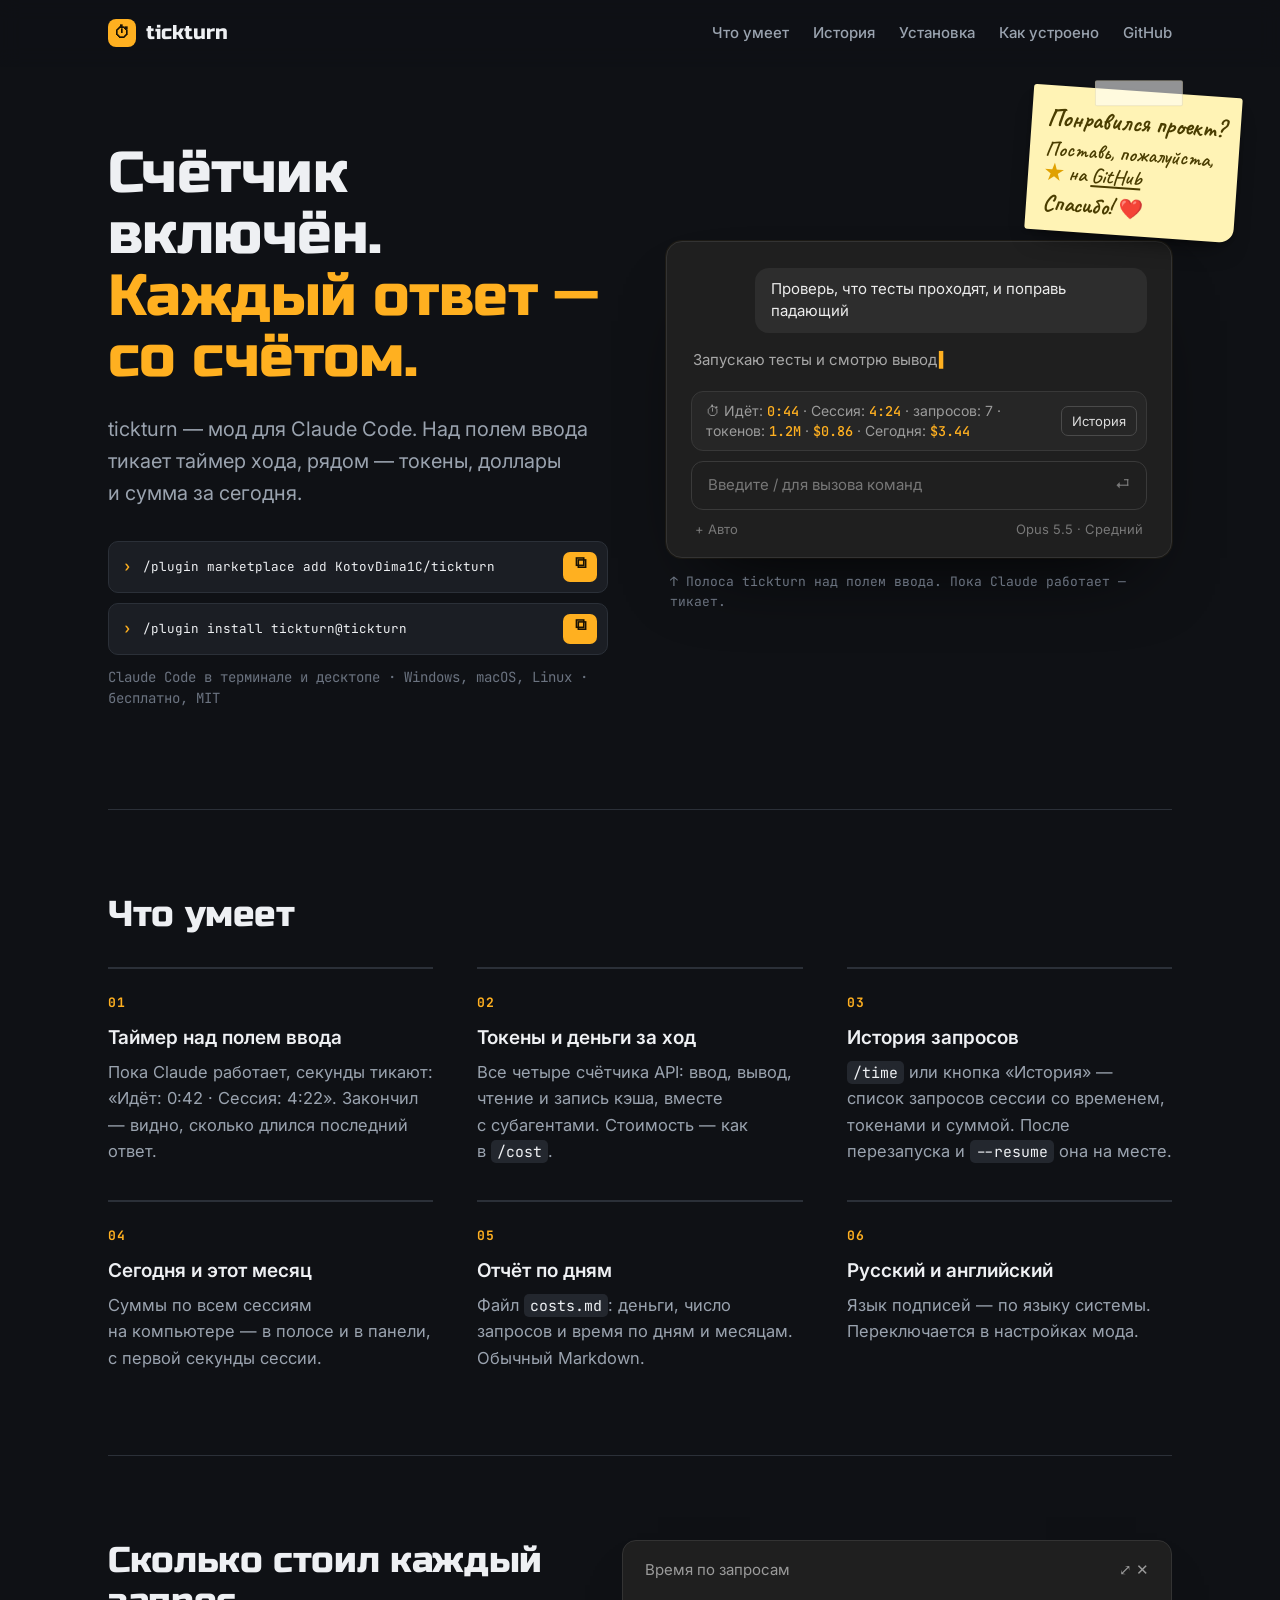
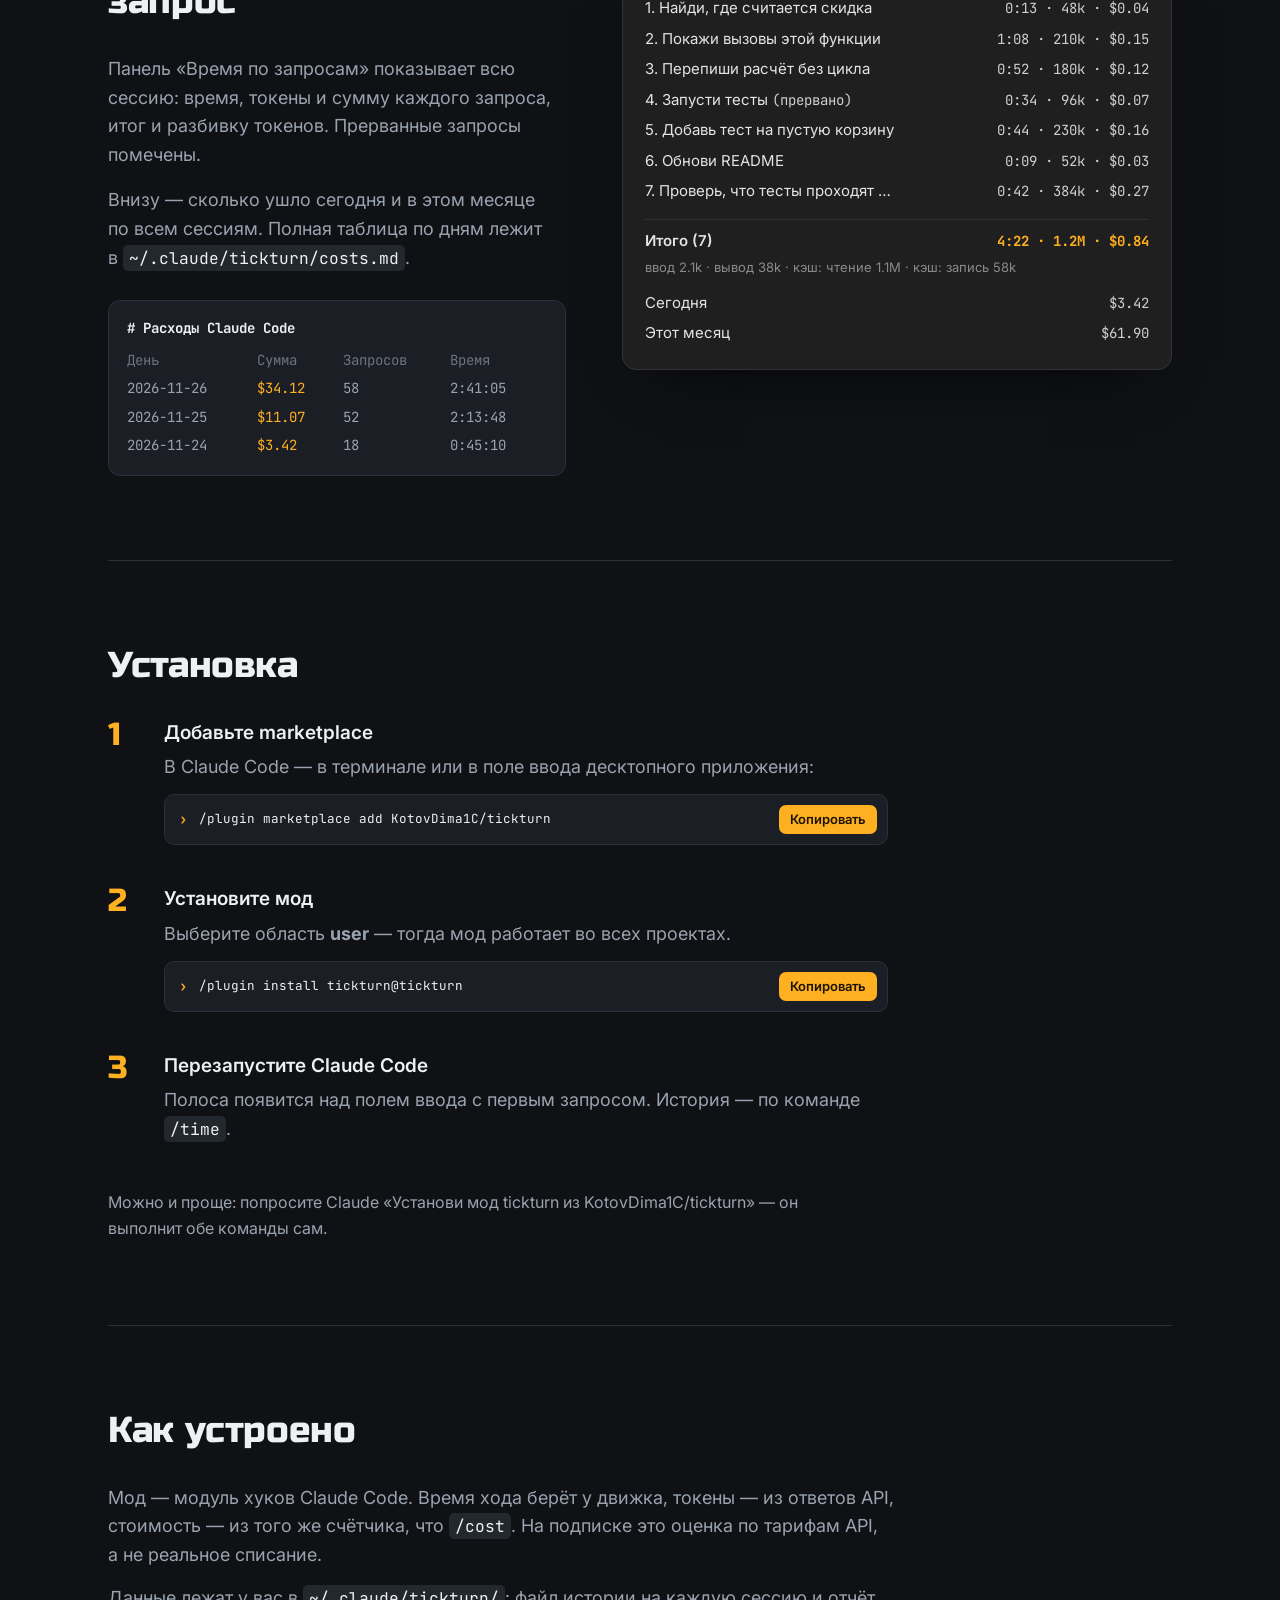
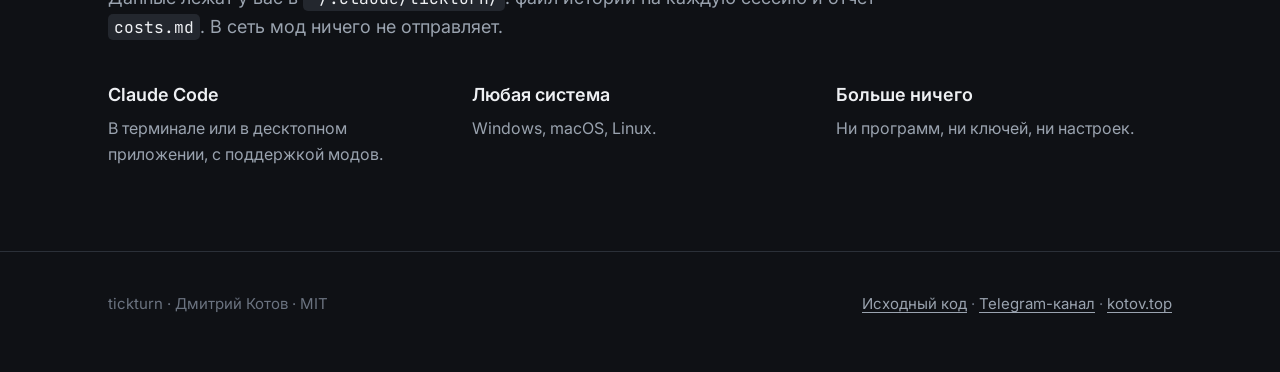
==== docs/index.html @ ff894da5 "Landing page and link preview; repair turns written without an end time; version 0.6.1 - docs/index." ====
<!doctype html>
<html lang="ru">
<head>
<meta charset="utf-8">
<meta name="viewport" content="width=device-width, initial-scale=1">
<title>tickturn — время и стоимость каждого запроса Claude Code</title>
<meta name="description" content="Мод для Claude Code: над полем ввода тикает таймер хода, рядом — токены, доллары и сумма за сегодня. История запросов и отчёт по дням. Бесплатно.">
<meta property="og:title" content="tickturn — счётчик для Claude Code">
<meta property="og:description" content="Над полем ввода тикает таймер хода, рядом — токены, доллары и сумма за сегодня. Бесплатно.">
<meta property="og:image" content="https://kotovdima1c.github.io/tickturn/og.png">
<meta property="og:image:width" content="1200">
<meta property="og:image:height" content="630">
<meta property="og:image:alt" content="tickturn: полоса над полем ввода Claude Code с таймером, токенами и стоимостью">
<meta property="og:url" content="https://kotovdima1c.github.io/tickturn/">
<meta property="og:site_name" content="tickturn">
<meta property="og:locale" content="ru_RU">
<meta property="og:type" content="website">
<meta name="twitter:card" content="summary_large_image">
<meta name="twitter:image" content="https://kotovdima1c.github.io/tickturn/og.png">
<link rel="icon" href="data:image/svg+xml,%3Csvg xmlns='http://www.w3.org/2000/svg' viewBox='0 0 32 32'%3E%3Crect width='32' height='32' rx='8' fill='%23ffb020'/%3E%3Ccircle cx='16' cy='18' r='8' fill='none' stroke='%230f1115' stroke-width='3'/%3E%3Cpath d='M16 18V13M13 6h6' stroke='%230f1115' stroke-width='3' stroke-linecap='round'/%3E%3C/svg%3E">
<link rel="preconnect" href="https://fonts.googleapis.com">
<link rel="preconnect" href="https://fonts.gstatic.com" crossorigin>
<link href="https://fonts.googleapis.com/css2?family=Russo+One&family=Inter:wght@400;500;600&family=JetBrains+Mono:wght@400;500;700&family=Caveat:wght@600;700&display=swap" rel="stylesheet">
<style>
  /* Палитра: ночной терминал #0f1115 и янтарь счётчика #ffb020. Метафора: таксометр — секунды тикают, сумма растёт.
     Шрифты: Russo One (приборный заголовок) + Inter + JetBrains Mono. Отличается от donedock (светлая сталь) и MD Viewer (ягодный градиент). */
  :root {
    --bg: #0f1115;
    --bg-alt: #14171d;
    --panel: #1b1e24;
    --panel-2: #23272e;
    --line: #2b3038;
    --ink: #eef0f3;
    --ink-soft: #9aa3af;
    --ink-dim: #6b7380;
    --accent: #ffb020;
    --accent-ink: #1a1203;

    --display: "Russo One", "Segoe UI", sans-serif;
    --body: "Inter", "Segoe UI", sans-serif;
    --mono: "JetBrains Mono", Consolas, monospace;
  }
  * { box-sizing: border-box; }
  html { -webkit-text-size-adjust: 100%; scroll-padding-top: 80px; }
  @media (prefers-reduced-motion: no-preference) { html { scroll-behavior: smooth; } }
  body {
    margin: 0; overflow-x: clip; color: var(--ink); font: 400 18px/1.6 var(--body);
    background: radial-gradient(900px 520px at 85% -10%, rgba(255, 176, 32, .10), transparent 70%), var(--bg);
  }
  a { color: var(--accent); text-underline-offset: 3px; }
  code { font: 400 .9em/1 var(--mono); color: var(--ink); background: var(--panel-2); padding: 2px 6px; border-radius: 5px; }
  :focus-visible { outline: 3px solid var(--accent); outline-offset: 3px; border-radius: 4px; }
  .wrap { max-width: 1120px; margin: 0 auto; padding: 0 28px; }
  h1, h2 { font-family: var(--display); font-weight: 400; letter-spacing: -0.01em; margin: 0; }
  h1 { font-size: clamp(36px, 4.6vw, 58px); line-height: 1.06; }
  h1 .dim { display: block; color: var(--accent); }
  h2 { font-size: clamp(26px, 3vw, 36px); line-height: 1.15; margin-bottom: 32px; }

  /* ---------- Шапка ---------- */
  .topbar {
    position: sticky; top: 0; z-index: 20;
    background: color-mix(in srgb, var(--bg) 86%, transparent);
    -webkit-backdrop-filter: blur(10px); backdrop-filter: blur(10px);
    border-bottom: 1px solid transparent; transition: border-color .2s ease;
  }
  .topbar.scrolled { border-bottom-color: var(--line); }
  .top { display: flex; align-items: center; justify-content: space-between; height: 66px; }
  .mark { display: flex; align-items: center; gap: 10px; font: 400 20px/1 var(--display); color: var(--ink); text-decoration: none; }
  .mark i { width: 28px; height: 28px; border-radius: 8px; background: var(--accent); display: grid; place-items: center; color: var(--accent-ink); font-style: normal; font: 700 16px/1 var(--mono); }
  .top nav { display: flex; gap: 24px; align-self: stretch; font-size: 15px; font-weight: 500; }
  .top nav a {
    display: flex; align-items: center; color: var(--ink-soft); text-decoration: none;
    border-bottom: 2px solid transparent; margin-bottom: -1px; transition: color .15s, border-color .15s;
  }
  .top nav a:hover { color: var(--ink); }
  .top nav a.active { color: var(--ink); border-bottom-color: var(--accent); }

  /* ---------- Первый экран ---------- */
  .hero { display: grid; grid-template-columns: minmax(0, 1fr) minmax(0, 1fr); gap: 52px; align-items: center; padding: 76px 0 100px; }
  .lede { font-size: 20px; color: var(--ink-soft); margin: 24px 0 32px; max-width: 30em; }
  .install-cta { max-width: 500px; }
  .install-cta small { display: block; margin-top: 12px; font: 400 14px/1.5 var(--mono); color: var(--ink-dim); }

  .cmd {
    display: flex; align-items: center; gap: 12px; background: var(--panel); color: var(--ink); border: 1px solid var(--line);
    font: 400 14px/1.5 var(--mono); padding: 10px 10px 10px 14px; border-radius: 10px; margin: 0 0 10px; overflow-x: auto;
  }
  .cmd::before { content: "›"; color: var(--accent); font-weight: 700; }
  .cmd code { flex: 1; white-space: pre; background: none; padding: 0; }
  .cmd button {
    flex: none; font: 600 13px/1 var(--body); color: var(--accent-ink); background: var(--accent);
    border: 0; border-radius: 7px; padding: 8px 11px; cursor: pointer;
  }
  .install-cta .cmd button { width: 34px; height: 30px; padding: 0; font-size: 0; display: grid; place-items: center; }
  .install-cta .cmd button::before { content: "⧉"; font: 700 16px/1 var(--mono); }
  .install-cta .cmd button.ok::before { content: "✓"; }
  .cmd button:hover { filter: brightness(1.08); }

  /* Герой: окно Claude Code с полосой tickturn над полем ввода */
  .shot-zone { position: relative; min-width: 0; }
  .app {
    background: #1f1f1f; border: 1px solid #333; border-radius: 16px; padding: 26px 24px 18px;
    box-shadow: 0 40px 80px -40px rgba(0, 0, 0, .9), 0 0 0 1px rgba(255, 176, 32, .06);
    font: 400 15px/1.5 var(--body); color: #d6d6d6;
  }
  .bubble { margin-left: auto; width: fit-content; max-width: 86%; background: #2d2d2d; border-radius: 14px; padding: 10px 16px; color: #ececec; }
  .reply { color: #a8a8a8; margin: 16px 2px 20px; }
  .reply::after { content: "▍"; color: var(--accent); margin-left: 2px; animation: blink 1s steps(1) infinite; }
  @keyframes blink { 50% { opacity: 0; } }
  .band {
    display: flex; align-items: center; gap: 12px; background: #262626; border: 1px solid #383838; border-radius: 12px;
    padding: 9px 9px 9px 14px; font: 400 14px/1.4 var(--body); color: #9b9b9b;
  }
  .band .text { flex: 1; min-width: 0; }
  .band b { font-weight: 500; font-family: var(--mono); font-size: 13.5px; color: var(--accent); font-variant-numeric: tabular-nums; }
  .band .btn-hist { flex: none; border: 1px solid #4a4a4a; border-radius: 7px; padding: 5px 10px; color: #dcdcdc; font-size: 13px; }
  .input { margin-top: 10px; border: 1px solid #3a3a3a; border-radius: 12px; padding: 12px 16px; color: #777; display: flex; justify-content: space-between; }
  .meta { display: flex; justify-content: space-between; color: #777; font-size: 13px; margin: 10px 4px 0; }
  .shot-caption { margin: 14px 4px 0; font: 400 13px/1.5 var(--mono); color: var(--ink-dim); }

  /* Фирменная записка — ссылка на репозиторий. Цвет и шрифт не меняем. */
  .sticker {
    position: absolute; top: -150px; right: -66px; z-index: 3; width: min-content;
    padding: 18px 16px 14px; text-decoration: none; color: #4a3d00;
    background: #fff3b5; border-radius: 3px 3px 14px 3px;
    box-shadow: 0 14px 26px -14px rgba(0, 0, 0, .7), 0 2px 4px rgba(0, 0, 0, .2);
    transform: rotate(4deg); transition: transform .25s ease, box-shadow .25s ease;
    font: 600 21px/1.15 "Caveat", "Segoe Print", cursive;
  }
  .sticker::before {
    content: ""; position: absolute; top: -11px; left: 50%; width: 86px; height: 24px; transform: translateX(-50%) rotate(-4deg);
    background: rgba(255, 255, 255, .55); border: 1px solid rgba(160, 140, 60, .18); border-radius: 2px;
  }
  .sticker:hover, .sticker:focus-visible { transform: rotate(0deg) translateY(-3px); }
  .sticker b { display: block; white-space: nowrap; font-size: 25px; font-weight: 700; margin-bottom: 4px; }
  .sticker .star { color: #e0a100; }
  .sticker .gh { text-decoration: underline; text-decoration-thickness: 1.5px; text-underline-offset: 3px; }
  .sticker .heart { font-family: "Segoe UI Emoji", "Apple Color Emoji", sans-serif; font-size: .85em; }
  .sticker .go { display: block; margin-top: 6px; font-size: 23px; font-weight: 700; }

  /* ---------- Разделы ---------- */
  section.part { padding: 84px 0; border-top: 1px solid var(--line); }
  .features { display: grid; grid-template-columns: repeat(3, minmax(0, 1fr)); gap: 36px 44px; list-style: none; margin: 0; padding: 0; }
  .features li { border-top: 2px solid var(--line); padding-top: 18px; }
  .features .n { font: 700 13px/1 var(--mono); color: var(--accent); letter-spacing: .08em; }
  .features h3 { font: 600 19px/1.3 var(--body); margin: 10px 0 8px; }
  .features p { margin: 0; color: var(--ink-soft); font-size: 16.5px; }

  /* Панель истории и отчёт */
  .split { display: grid; grid-template-columns: minmax(0, 5fr) minmax(0, 6fr); gap: 56px; align-items: start; }
  .split p { color: var(--ink-soft); margin: 0 0 16px; }
  .pane {
    background: #1f1f1f; border: 1px solid #333; border-radius: 14px; padding: 18px 22px 20px; color: #e4e4e4;
    font: 400 15px/1.5 var(--body); box-shadow: 0 30px 60px -36px rgba(0, 0, 0, .9);
  }
  .pane .title { color: #9b9b9b; margin-bottom: 12px; display: flex; justify-content: space-between; }
  .pane .row { display: flex; justify-content: space-between; gap: 14px; padding: 4px 0; }
  .pane .row span:first-child { min-width: 0; overflow: hidden; text-overflow: ellipsis; white-space: nowrap; }
  .pane .row span:last-child { flex: none; font: 400 14px/1.6 var(--mono); color: #cfcfcf; font-variant-numeric: tabular-nums; }
  .pane .mark-x { color: #9b9b9b; }
  .pane .total { margin-top: 12px; padding-top: 10px; border-top: 1px solid #333; font-weight: 600; }
  .pane .total span:last-child { color: var(--accent); font-weight: 700; }
  .pane .split-t { color: #8a8a8a; font-size: 13px; margin-top: 2px; }
  .pane .day { margin-top: 10px; }

  .report {
    margin-top: 28px; background: var(--panel); border: 1px solid var(--line); border-radius: 12px; padding: 16px 18px; overflow-x: auto;
    font: 400 14px/1.6 var(--mono); color: var(--ink-soft);
  }
  .report .h { color: var(--ink); font-weight: 700; }
  .report table { border-collapse: collapse; width: 100%; margin-top: 6px; }
  .report th, .report td { text-align: left; padding: 3px 14px 3px 0; white-space: nowrap; }
  .report th { color: var(--ink-dim); font-weight: 400; }
  .report td:nth-child(2) { color: var(--accent); }

  .steps { counter-reset: step; list-style: none; margin: 0; padding: 0; display: grid; gap: 30px; max-width: 780px; }
  .steps > li { counter-increment: step; display: grid; grid-template-columns: 56px 1fr; }
  .steps > li::before { content: counter(step); font: 400 32px/1 var(--display); color: var(--accent); }
  .steps h3 { font: 600 19px/1.3 var(--body); margin: 2px 0 8px; }
  .steps p { margin: 0 0 12px; color: var(--ink-soft); }
  .note { color: var(--ink-soft); font-size: 16px; max-width: 46em; margin: 34px 0 0; }

  .needs { display: grid; grid-template-columns: repeat(3, minmax(0, 1fr)); gap: 28px; margin: 0; }
  .needs dt { font-weight: 600; margin-bottom: 6px; }
  .needs dd { margin: 0; color: var(--ink-soft); font-size: 16px; }
  .how p { color: var(--ink-soft); max-width: 46em; margin: 0 0 14px; }

  footer { padding: 40px 0 56px; border-top: 1px solid var(--line); font-size: 15px; color: var(--ink-dim); }
  footer .wrap { display: flex; flex-wrap: wrap; gap: 12px 32px; justify-content: space-between; }
  footer a { color: var(--ink-soft); }

  @media (max-width: 1240px) { .sticker { right: -14px; top: -112px; } }
  @media (max-width: 960px) {
    .hero, .split { grid-template-columns: minmax(0, 1fr); gap: 52px; }
    .hero { padding-top: 40px; }
    .features { grid-template-columns: repeat(2, minmax(0, 1fr)); }
    .sticker { right: 6px; }
  }
  @media (max-width: 640px) {
    body { font-size: 17px; }
    .wrap { padding: 0 18px; }
    .top nav a:not(.gh) { display: none; }
    .features, .needs { grid-template-columns: 1fr; }
    .steps > li { grid-template-columns: 40px 1fr; }
    .app { padding: 18px 14px 14px; }
    .band { flex-wrap: wrap; }
    .band .btn-hist { display: none; }
    .shot-zone { display: flex; flex-direction: column; }
    .sticker { order: 2; position: relative; top: auto; right: auto; bottom: auto; display: block; margin: -26px 6px 0 auto; transform: rotate(2deg); }
    .shot-caption { order: 3; max-width: none; }
    .cmd code { white-space: pre-wrap; word-break: break-all; }
  }
  @media (prefers-reduced-motion: reduce) { *, *::before, *::after { animation: none !important; transition: none !important; } }
</style>
</head>
<body>

<header class="topbar" id="topbar">
  <div class="wrap top">
    <a class="mark" href="#top"><i>⏱</i>tickturn</a>
    <nav aria-label="Разделы">
      <a href="#features">Что умеет</a>
      <a href="#history">История</a>
      <a href="#install">Установка</a>
      <a href="#how">Как устроено</a>
      <a class="gh" href="https://github.com/KotovDima1C/tickturn">GitHub</a>
    </nav>
  </div>
</header>

<main class="wrap" id="top">
  <section class="hero">
    <div>
      <h1>Счётчик включён.<span class="dim">Каждый ответ — со&nbsp;счётом.</span></h1>
      <p class="lede">tickturn — мод для Claude Code. Над полем ввода тикает таймер хода, рядом — токены, доллары и&nbsp;сумма за&nbsp;сегодня.</p>
      <div class="install-cta">
        <div class="cmd"><code>/plugin marketplace add KotovDima1C/tickturn</code><button type="button" data-copy aria-label="Копировать команду" title="Копировать">Копировать</button></div>
        <div class="cmd"><code>/plugin install tickturn@tickturn</code><button type="button" data-copy aria-label="Копировать команду" title="Копировать">Копировать</button></div>
        <small>Claude Code в&nbsp;терминале и&nbsp;десктопе · Windows, macOS, Linux · бесплатно, MIT</small>
      </div>
    </div>
    <div class="shot-zone">
      <a class="sticker" href="https://github.com/KotovDima1C/tickturn">
        <b>Понравился проект?</b>
        Поставь, пожалуйста, <span class="star">★</span> на <span class="gh">GitHub</span>
        <span class="go">Спасибо! <span class="heart">❤️</span></span>
      </a>
      <div class="app" role="img" aria-label="Окно Claude Code: над полем ввода полоса tickturn — идёт 0:42, сессия 4:22, 7 запросов, 1,2 млн токенов, 84 цента, сегодня 3,42 доллара">
        <div class="bubble">Проверь, что тесты проходят, и&nbsp;поправь падающий</div>
        <div class="reply">Запускаю тесты и&nbsp;смотрю вывод</div>
        <div class="band">
          <span class="text">⏱ Идёт: <b id="t-run">0:42</b> · Сессия: <b id="t-ses">4:22</b> · запросов: 7 · токенов: <b id="t-tok">1.2M</b> · <b id="t-usd">$0.84</b> · Сегодня: <b id="t-day">$3.42</b></span>
          <span class="btn-hist">История</span>
        </div>
        <div class="input"><span>Введите / для вызова команд</span><span>⏎</span></div>
        <div class="meta"><span>+ Авто</span><span>Opus 5.5 · Средний</span></div>
      </div>
      <p class="shot-caption">↑ Полоса tickturn над полем ввода. Пока Claude работает — тикает.</p>
    </div>
  </section>

  <section class="part" id="features">
    <h2>Что умеет</h2>
    <ul class="features">
      <li><span class="n">01</span><h3>Таймер над полем ввода</h3><p>Пока Claude работает, секунды тикают: «Идёт: 0:42 · Сессия: 4:22». Закончил — видно, сколько длился последний ответ.</p></li>
      <li><span class="n">02</span><h3>Токены и&nbsp;деньги за&nbsp;ход</h3><p>Все четыре счётчика API: ввод, вывод, чтение и&nbsp;запись кэша, вместе с&nbsp;субагентами. Стоимость — как в&nbsp;<code>/cost</code>.</p></li>
      <li><span class="n">03</span><h3>История запросов</h3><p><code>/time</code> или кнопка «История» — список запросов сессии со&nbsp;временем, токенами и&nbsp;суммой. После перезапуска и&nbsp;<code>--resume</code> она на&nbsp;месте.</p></li>
      <li><span class="n">04</span><h3>Сегодня и&nbsp;этот месяц</h3><p>Суммы по&nbsp;всем сессиям на&nbsp;компьютере — в&nbsp;полосе и&nbsp;в&nbsp;панели, с&nbsp;первой секунды сессии.</p></li>
      <li><span class="n">05</span><h3>Отчёт по&nbsp;дням</h3><p>Файл <code>costs.md</code>: деньги, число запросов и&nbsp;время по&nbsp;дням и&nbsp;месяцам. Обычный Markdown.</p></li>
      <li><span class="n">06</span><h3>Русский и&nbsp;английский</h3><p>Язык подписей — по&nbsp;языку системы. Переключается в&nbsp;настройках мода.</p></li>
    </ul>
  </section>

  <section class="part" id="history">
    <div class="split">
      <div>
        <h2>Сколько стоил каждый запрос</h2>
        <p>Панель «Время по&nbsp;запросам» показывает всю сессию: время, токены и&nbsp;сумму каждого запроса, итог и&nbsp;разбивку токенов. Прерванные запросы помечены.</p>
        <p>Внизу — сколько ушло сегодня и&nbsp;в&nbsp;этом месяце по&nbsp;всем сессиям. Полная таблица по&nbsp;дням лежит в&nbsp;<code>~/.claude/tickturn/costs.md</code>.</p>
        <div class="report" aria-label="Пример отчёта costs.md">
          <div class="h"># Расходы Claude Code</div>
          <table>
            <tr><th>День</th><th>Сумма</th><th>Запросов</th><th>Время</th></tr>
            <tr><td>2026-11-26</td><td>$34.12</td><td>58</td><td>2:41:05</td></tr>
            <tr><td>2026-11-25</td><td>$11.07</td><td>52</td><td>2:13:48</td></tr>
            <tr><td>2026-11-24</td><td>$3.42</td><td>18</td><td>0:45:10</td></tr>
          </table>
        </div>
      </div>
      <div class="pane" role="img" aria-label="Панель «Время по запросам»: семь запросов сессии, итог 4:22, 1,2 млн токенов, 84 цента, сегодня 3,42 доллара">
        <div class="title"><span>Время по&nbsp;запросам</span><span>⤢ ✕</span></div>
        <div class="row"><span>1. Найди, где считается скидка</span><span>0:13 · 48k · $0.04</span></div>
        <div class="row"><span>2. Покажи вызовы этой функции</span><span>1:08 · 210k · $0.15</span></div>
        <div class="row"><span>3. Перепиши расчёт без цикла</span><span>0:52 · 180k · $0.12</span></div>
        <div class="row"><span>4. Запусти тесты <span class="mark-x">(прервано)</span></span><span>0:34 · 96k · $0.07</span></div>
        <div class="row"><span>5. Добавь тест на пустую корзину</span><span>0:44 · 230k · $0.16</span></div>
        <div class="row"><span>6. Обнови README</span><span>0:09 · 52k · $0.03</span></div>
        <div class="row"><span>7. Проверь, что тесты проходят …</span><span>0:42 · 384k · $0.27</span></div>
        <div class="row total"><span>Итого (7)</span><span>4:22 · 1.2M · $0.84</span></div>
        <div class="split-t">ввод 2.1k · вывод 38k · кэш: чтение 1.1M · кэш: запись 58k</div>
        <div class="row day"><span>Сегодня</span><span>$3.42</span></div>
        <div class="row"><span>Этот месяц</span><span>$61.90</span></div>
      </div>
    </div>
  </section>

  <section class="part" id="install">
    <h2>Установка</h2>
    <ol class="steps">
      <li><div><h3>Добавьте marketplace</h3><p>В&nbsp;Claude Code — в&nbsp;терминале или в&nbsp;поле ввода десктопного приложения:</p>
        <div class="cmd"><code>/plugin marketplace add KotovDima1C/tickturn</code><button type="button" data-copy aria-label="Копировать команду" title="Копировать">Копировать</button></div>
      </div></li>
      <li><div><h3>Установите мод</h3><p>Выберите область <b>user</b> — тогда мод работает во&nbsp;всех проектах.</p>
        <div class="cmd"><code>/plugin install tickturn@tickturn</code><button type="button" data-copy aria-label="Копировать команду" title="Копировать">Копировать</button></div>
      </div></li>
      <li><div><h3>Перезапустите Claude Code</h3><p>Полоса появится над полем ввода с&nbsp;первым запросом. История — по&nbsp;команде <code>/time</code>.</p></div></li>
    </ol>
    <p class="note">Можно и&nbsp;проще: попросите Claude «Установи мод tickturn из&nbsp;KotovDima1C/tickturn» — он выполнит обе команды сам.</p>
  </section>

  <section class="part" id="how">
    <h2>Как устроено</h2>
    <div class="how">
      <p>Мод — модуль хуков Claude Code. Время хода берёт у&nbsp;движка, токены — из&nbsp;ответов API, стоимость — из&nbsp;того же счётчика, что <code>/cost</code>. На&nbsp;подписке это оценка по&nbsp;тарифам API, а&nbsp;не&nbsp;реальное списание.</p>
      <p>Данные лежат у&nbsp;вас в&nbsp;<code>~/.claude/tickturn/</code>: файл истории на&nbsp;каждую сессию и&nbsp;отчёт <code>costs.md</code>. В&nbsp;сеть мод ничего не&nbsp;отправляет.</p>
    </div>
    <dl class="needs" style="margin-top:40px">
      <div><dt>Claude Code</dt><dd>В&nbsp;терминале или в&nbsp;десктопном приложении, с&nbsp;поддержкой модов.</dd></div>
      <div><dt>Любая система</dt><dd>Windows, macOS, Linux.</dd></div>
      <div><dt>Больше ничего</dt><dd>Ни программ, ни ключей, ни настроек.</dd></div>
    </dl>
  </section>
</main>

<footer>
  <div class="wrap">
    <span>tickturn · Дмитрий Котов · MIT</span>
    <span><a href="https://github.com/KotovDima1C/tickturn">Исходный код</a> · <a href="https://t.me/top_1c">Telegram-канал</a> · <a href="https://kotov.top">kotov.top</a></span>
  </div>
</footer>

<script>
(() => {
  const topbar = document.getElementById("topbar");
  const links = [...topbar.querySelectorAll('nav a[href^="#"]')];
  const sections = links.map(a => document.querySelector(a.getAttribute("href")));
  let picked = null;
  links.forEach((a, i) => a.addEventListener("click", () => { picked = sections[i]; requestAnimationFrame(spy); }));
  for (const ev of ["wheel", "touchstart", "keydown", "mousedown"])
    addEventListener(ev, e => { if (!e.target.closest?.(".top nav")) picked = null; }, { passive: true });

  function spy() {
    topbar.classList.toggle("scrolled", scrollY > 4);
    let current = null;
    for (const sec of sections) if (sec.getBoundingClientRect().top <= 120) current = sec;
    if (innerHeight + scrollY >= document.documentElement.scrollHeight - 4) current = sections[sections.length - 1];
    if (picked) current = picked;
    links.forEach((a, i) => {
      const on = sections[i] === current;
      a.classList.toggle("active", on);
      if (on) a.setAttribute("aria-current", "true"); else a.removeAttribute("aria-current");
    });
  }
  addEventListener("scroll", spy, { passive: true });
  addEventListener("resize", spy);
  spy();

  document.querySelectorAll("[data-copy]").forEach(b => b.addEventListener("click", async () => {
    try { await navigator.clipboard.writeText(b.previousElementSibling.textContent); b.textContent = "Скопировано"; b.classList.add("ok"); }
    catch { b.textContent = "Не вышло"; }
    setTimeout(() => { b.textContent = "Копировать"; b.classList.remove("ok"); }, 1500);
  }));

  // Таксометр: секунды хода тикают, токены и сумма растут.
  if (matchMedia("(prefers-reduced-motion: reduce)").matches) return;
  const $ = id => document.getElementById(id);
  const fmt = s => `${Math.floor(s / 60)}:${String(s % 60).padStart(2, "0")}`;
  let run = 42, ses = 262, tok = 1.2e6, usd = 0.84, day = 3.42;
  setInterval(() => {
    run++; ses++;
    const step = 0.004 + Math.random() * 0.01;
    tok += 6000 + Math.random() * 14000; usd += step; day += step;
    $("t-run").textContent = fmt(run);
    $("t-ses").textContent = fmt(ses);
    $("t-tok").textContent = (tok / 1e6).toFixed(1) + "M";
    $("t-usd").textContent = "$" + usd.toFixed(2);
    $("t-day").textContent = "$" + day.toFixed(2);
    if (run >= 90) { run = 42; ses = 262; tok = 1.2e6; usd = 0.84; if (day > 9) day = 3.42; }
  }, 1000);
})();
</script>
</body>
</html>
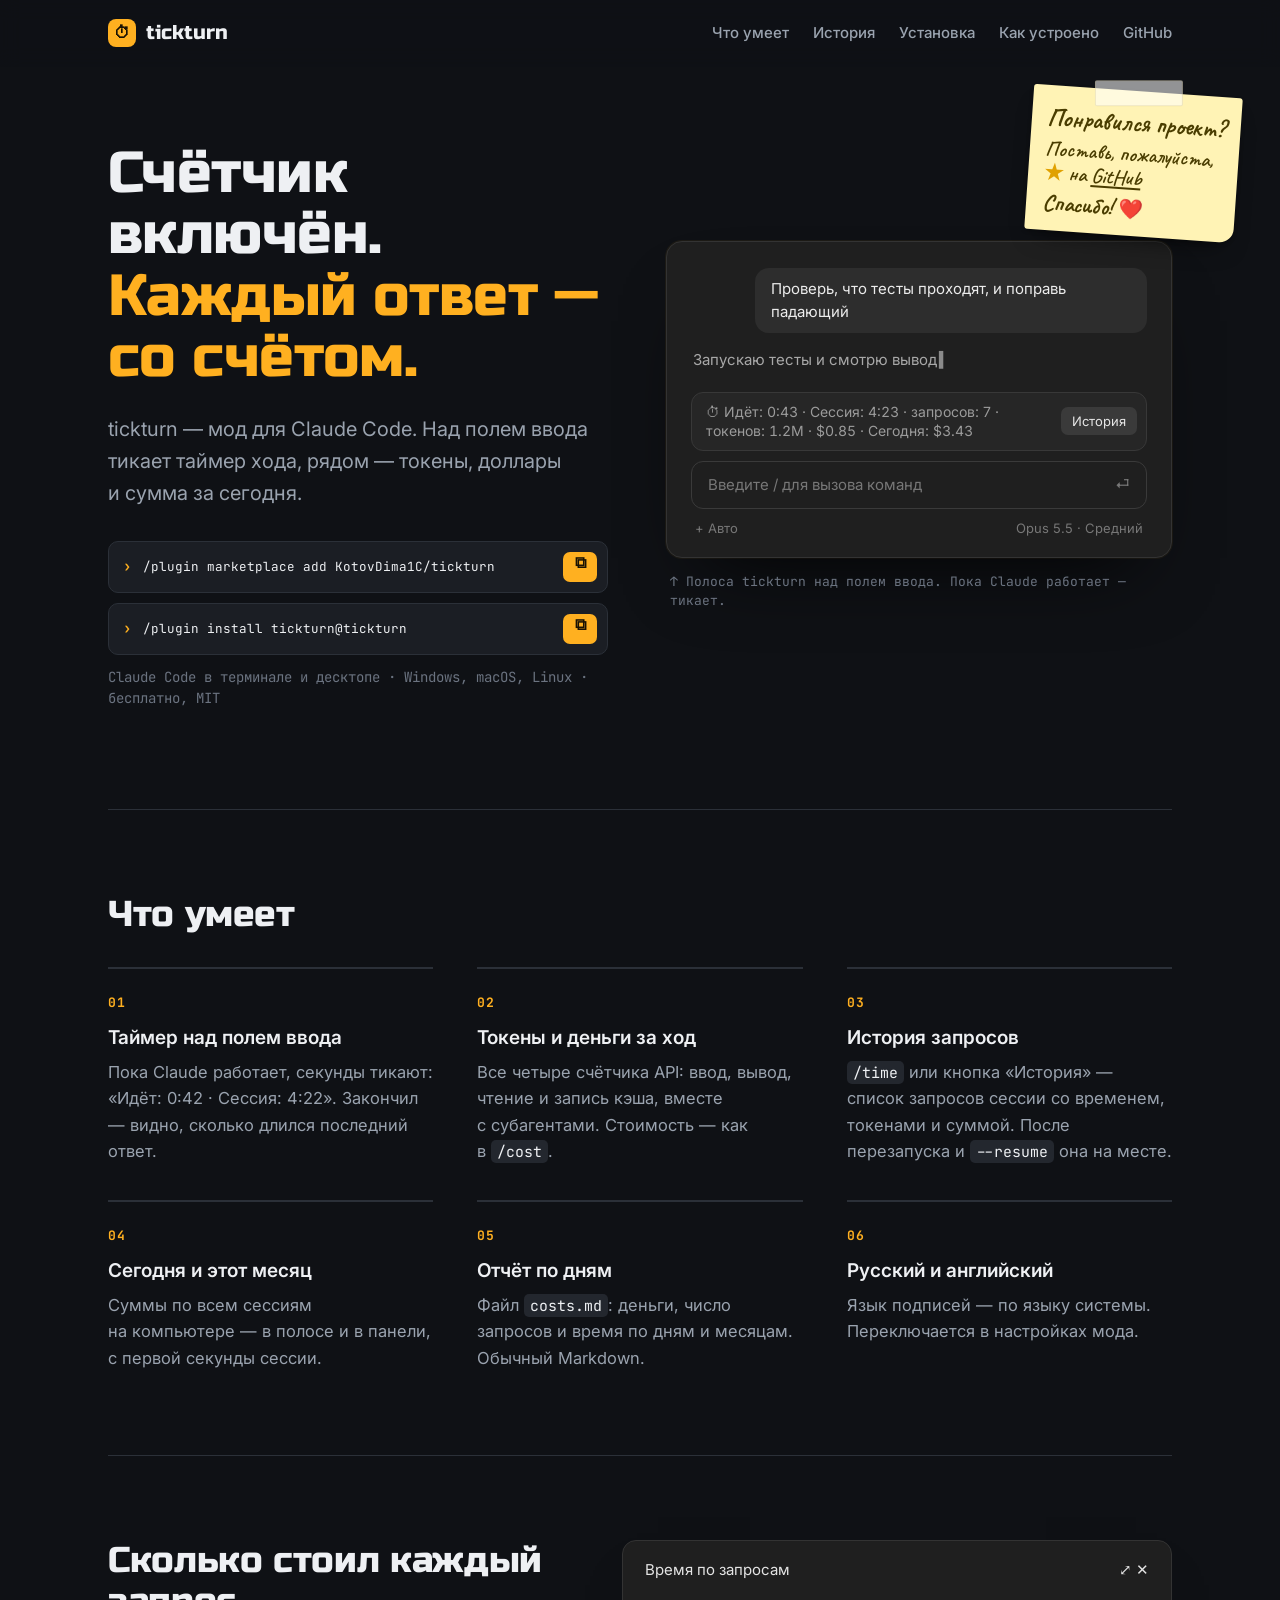
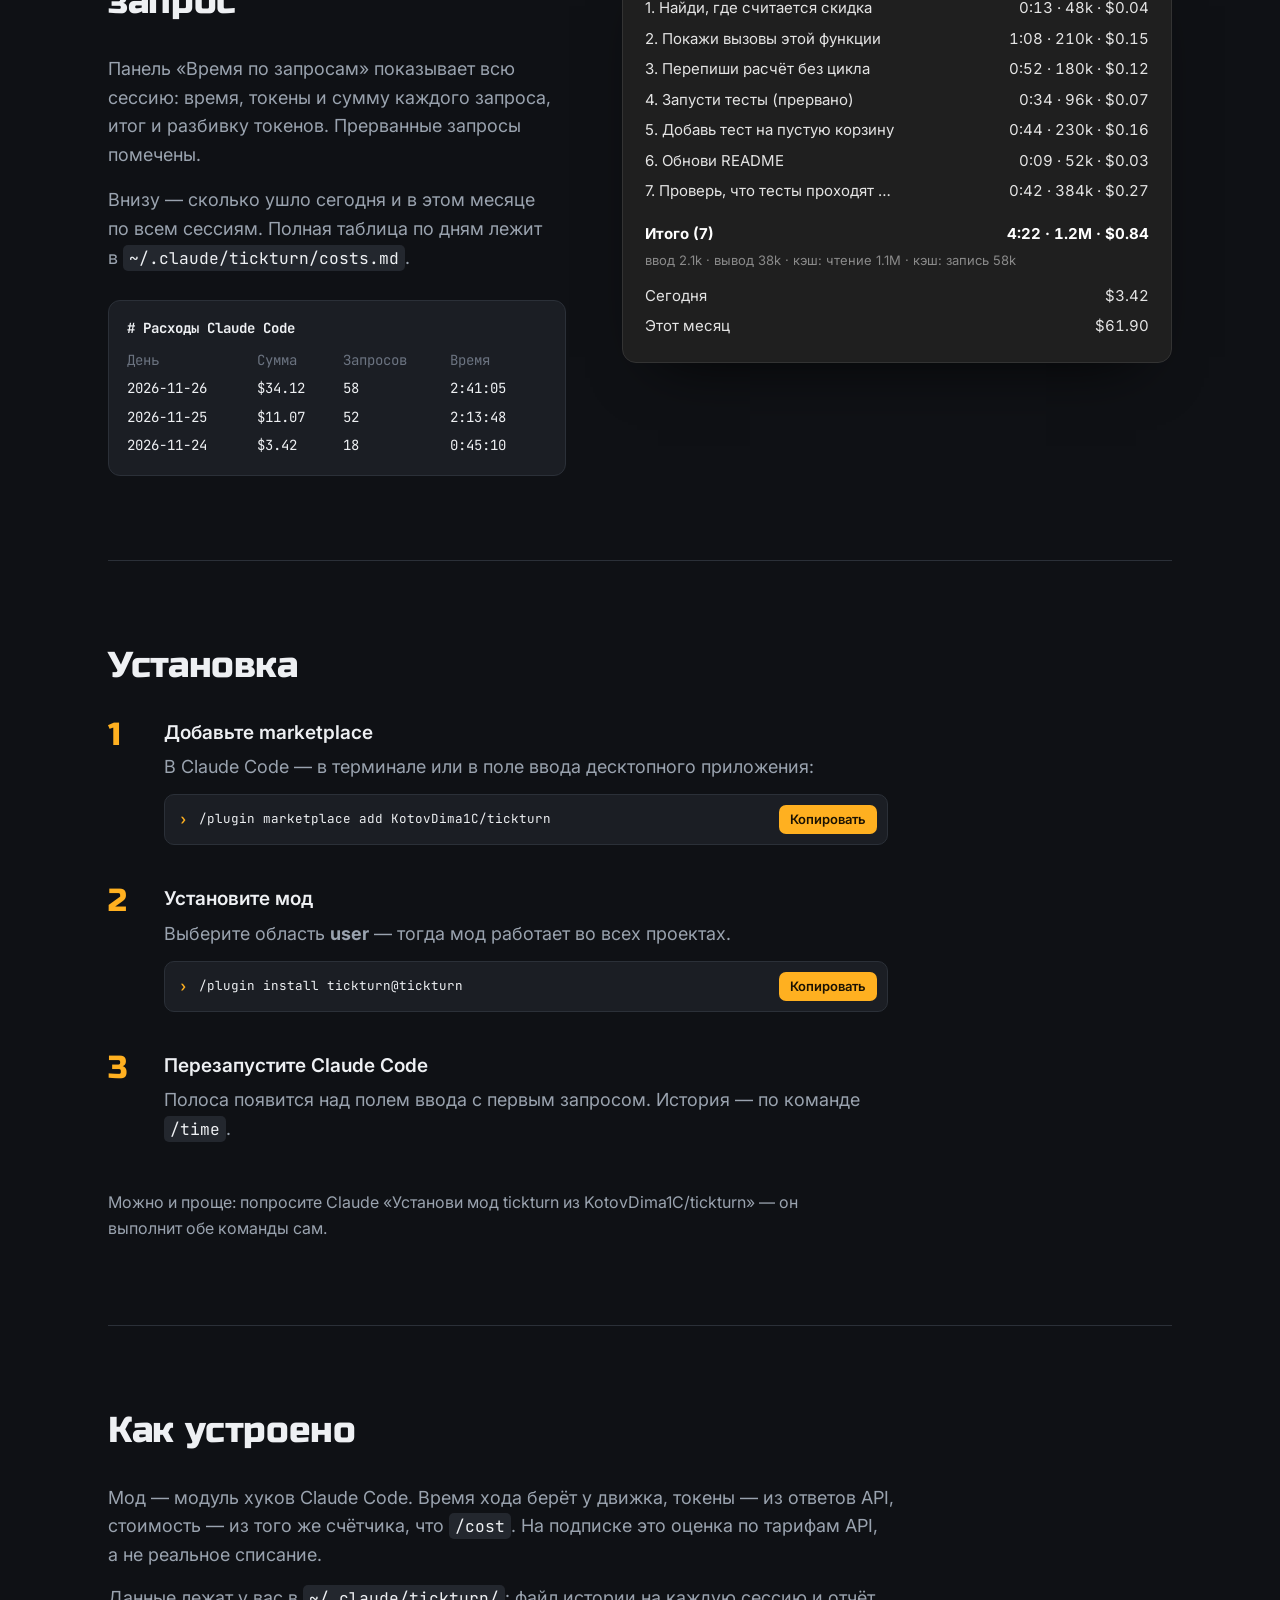
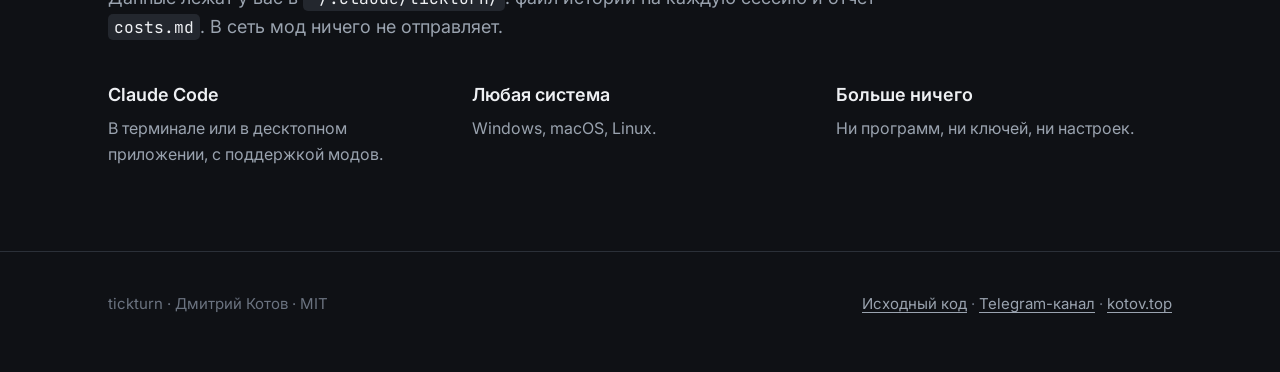
==== commit 169f937b: "Show the mod's band and pane in their real grey colours on the site and the link preview Amber stays" ====
--- a/docs/index.html
+++ b/docs/index.html
@@ -105,15 +105,16 @@
   }
   .bubble { margin-left: auto; width: fit-content; max-width: 86%; background: #2d2d2d; border-radius: 14px; padding: 10px 16px; color: #ececec; }
   .reply { color: #a8a8a8; margin: 16px 2px 20px; }
-  .reply::after { content: "▍"; color: var(--accent); margin-left: 2px; animation: blink 1s steps(1) infinite; }
+  .reply::after { content: "▍"; color: #8a8a8a; margin-left: 2px; animation: blink 1s steps(1) infinite; }
   @keyframes blink { 50% { opacity: 0; } }
   .band {
     display: flex; align-items: center; gap: 12px; background: #262626; border: 1px solid #383838; border-radius: 12px;
     padding: 9px 9px 9px 14px; font: 400 14px/1.4 var(--body); color: #9b9b9b;
   }
   .band .text { flex: 1; min-width: 0; }
-  .band b { font-weight: 500; font-family: var(--mono); font-size: 13.5px; color: var(--accent); font-variant-numeric: tabular-nums; }
-  .band .btn-hist { flex: none; border: 1px solid #4a4a4a; border-radius: 7px; padding: 5px 10px; color: #dcdcdc; font-size: 13px; }
+  /* Макеты мода — в его настоящих цветах: серый текст без акцентов, как в Claude Code */
+  .band b { font-weight: 400; color: inherit; font-variant-numeric: tabular-nums; }
+  .band .btn-hist { flex: none; background: #3a3a3a; border-radius: 7px; padding: 5px 11px; color: #e6e6e6; font-size: 13px; }
   .input { margin-top: 10px; border: 1px solid #3a3a3a; border-radius: 12px; padding: 12px 16px; color: #777; display: flex; justify-content: space-between; }
   .meta { display: flex; justify-content: space-between; color: #777; font-size: 13px; margin: 10px 4px 0; }
   .shot-caption { margin: 14px 4px 0; font: 400 13px/1.5 var(--mono); color: var(--ink-dim); }
@@ -153,13 +154,13 @@
     background: #1f1f1f; border: 1px solid #333; border-radius: 14px; padding: 18px 22px 20px; color: #e4e4e4;
     font: 400 15px/1.5 var(--body); box-shadow: 0 30px 60px -36px rgba(0, 0, 0, .9);
   }
-  .pane .title { color: #9b9b9b; margin-bottom: 12px; display: flex; justify-content: space-between; }
+  .pane .title { color: #e4e4e4; margin-bottom: 12px; display: flex; justify-content: space-between; }
   .pane .row { display: flex; justify-content: space-between; gap: 14px; padding: 4px 0; }
   .pane .row span:first-child { min-width: 0; overflow: hidden; text-overflow: ellipsis; white-space: nowrap; }
-  .pane .row span:last-child { flex: none; font: 400 14px/1.6 var(--mono); color: #cfcfcf; font-variant-numeric: tabular-nums; }
+  .pane .row span:last-child { flex: none; color: #e4e4e4; font-variant-numeric: tabular-nums; }
   .pane .mark-x { color: #9b9b9b; }
-  .pane .total { margin-top: 12px; padding-top: 10px; border-top: 1px solid #333; font-weight: 600; }
-  .pane .total span:last-child { color: var(--accent); font-weight: 700; }
+  .pane .total { margin-top: 12px; font-weight: 700; color: #fff; }
+  .pane .total span:last-child { color: #fff; }
   .pane .split-t { color: #8a8a8a; font-size: 13px; margin-top: 2px; }
   .pane .day { margin-top: 10px; }
 
@@ -171,7 +172,7 @@
   .report table { border-collapse: collapse; width: 100%; margin-top: 6px; }
   .report th, .report td { text-align: left; padding: 3px 14px 3px 0; white-space: nowrap; }
   .report th { color: var(--ink-dim); font-weight: 400; }
-  .report td:nth-child(2) { color: var(--accent); }
+  .report td { color: var(--ink); }
 
   .steps { counter-reset: step; list-style: none; margin: 0; padding: 0; display: grid; gap: 30px; max-width: 780px; }
   .steps > li { counter-increment: step; display: grid; grid-template-columns: 56px 1fr; }
